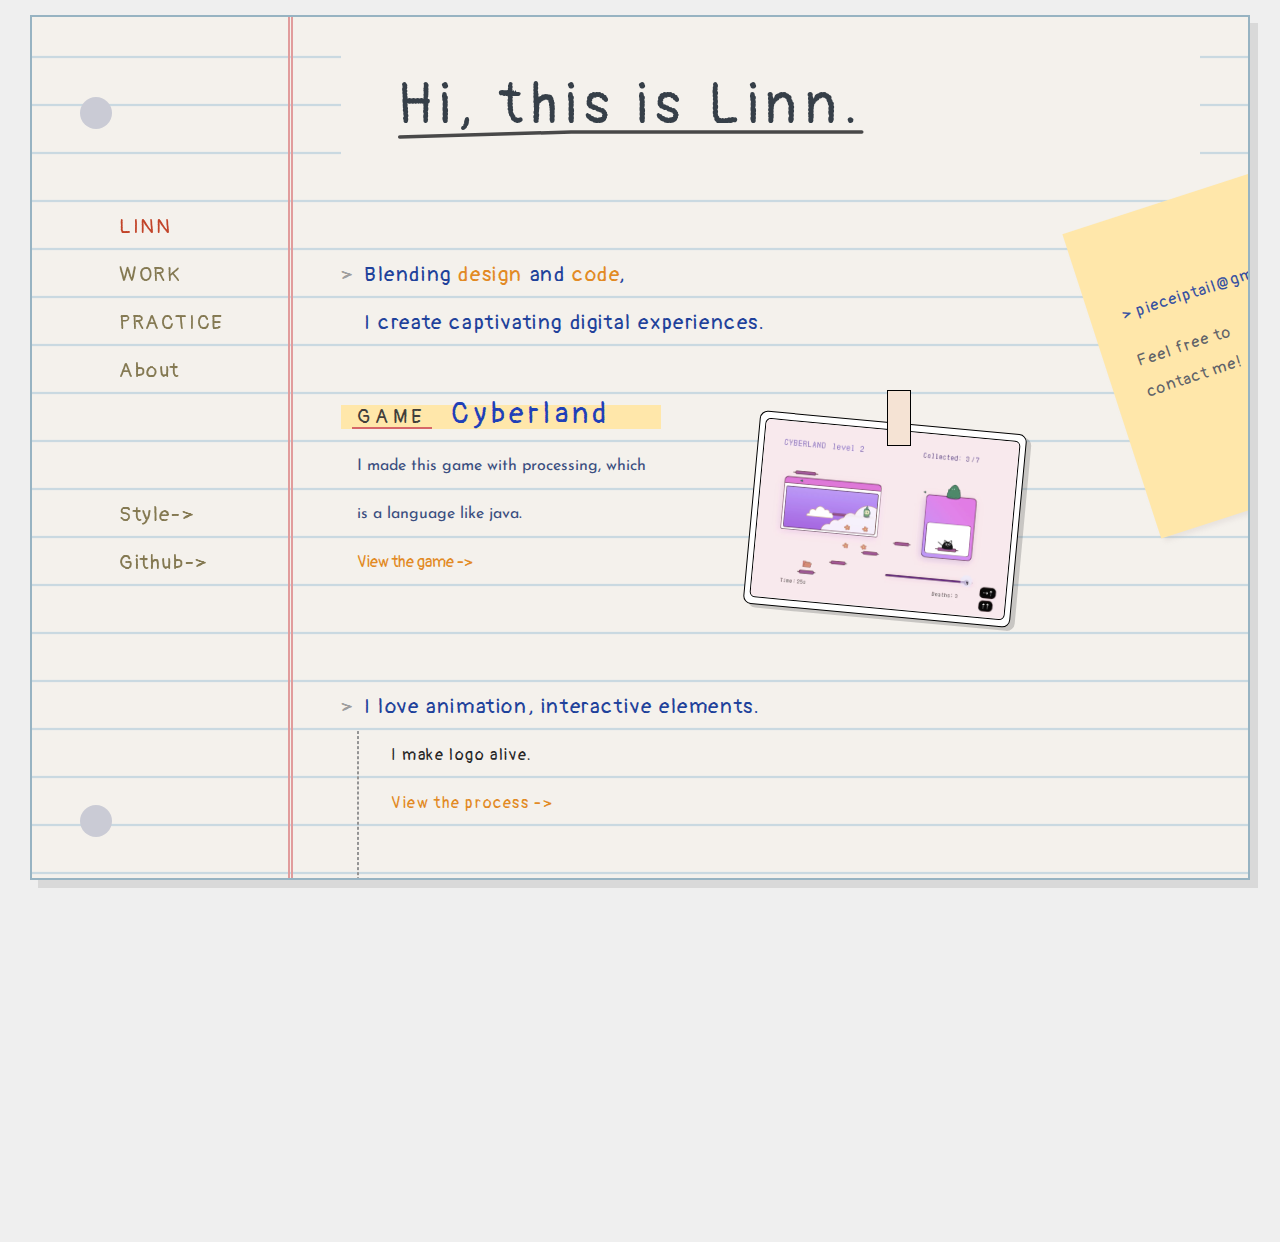
==== index.html @ 22d0fa4f "some process" ====
<!DOCTYPE html>
<html lang="en">

<head>
    <meta charset="UTF-8">
    <meta name="viewport" content="width=device-width, initial-scale=1.0">
    <title>Linn's portfolio</title>

    <link rel="stylesheet" href="./style/style.css">
    <link rel="stylesheet" href="./style/index.css">
    <link rel="stylesheet" href="./style/temp_space.css">

    <link rel="preconnect" href="https://fonts.googleapis.com">
    <link rel="preconnect" href="https://fonts.gstatic.com" crossorigin>
    <link
        href="https://fonts.googleapis.com/css2?family=Josefin+Sans:wght@350&family=Pangolin&family=Special+Elite&display=swap"
        rel="stylesheet">

    <link rel="shortcut icon" href="./asset/images/balloon.png" type="image/png" />
</head>

<body>
    <div class="wrapper-for-bg" id="scrolling-wrapper">
        <header id="header">
            <div class="decoration-dot dot-1"></div>
            <nav id="nav-items" class="hidden">
                <a href="./index.html" class="link-nav current-nav">
                    LINN
                </a>
                <a href="./work.html" class="link-nav">
                    WORK
                </a>
                <a href="./practice.html" class="link-nav">
                    PRACTICE
                </a>
                <a href="./about.html" class="link-nav">
                    About
                </a>
                <br>
                <br>
                <a href="./style_guide.html" class="link-nav">
                    Style->
                </a>
                <a href="https://github.com/dawnhint/p3-portfolio" class="link-nav" target="_blank">
                    Github->
                </a>

            </nav>
            <div class="decoration-dot dot-2"></div>
        </header>
        <main>
            <div id="nav-toggle" class="hidden menu-toggle">Menu</div>
            <div class="title">
                <h1>
                    Hi, this is Linn.
                </h1>
                <span class="title-line">
                    <svg width="467" height="9" viewBox="0 0 467 9" fill="none" xmlns="http://www.w3.org/2000/svg">
                        <path d="M2.7207 7L174.191 2H318.015H464.78" stroke="#484848" stroke-width="3.52941"
                            stroke-linecap="round" />
                    </svg>
                </span>
            </div>
            <!-- <div class="note-small location">
                <div class="decoration-dot"></div>
                <p>
                    I’m from Shanghai, China,<br>
                    currently in Vancouver, Canada.
                </p>
            </div> -->
            <div class="intro">
                <span class="arrow">
                    >
                </span>
                <p class="impo-text">
                    Blending <span>design</span> and <span>code</span>,<br>
                    I create captivating digital experiences.
                </p>
            </div>
            <div class="project">
                <div class="project-text">
                    <div class="project-title">
                        <span class="project-tag">GAME
                            <span class="tag-line"></span>
                        </span>
                        <a href="./project_cyberland.html">
                            <h2>Cyberland</h2>
                        </a>
                        <div class="project-title-highlight"></div>
                    </div>
                    <p class="paragraph">
                        I made this game with processing, which is a language like java. 
                        <br>
                        <a href="./project_cyberland.html" class="text-link">View the game -></a>
                    </p>
                </div>
                <div class="project-photo">
                    <div class="tape"></div>
                    <a href="./project_cyberland.html" class="image-wrapper">
                        <img src="./asset/images/project1_cover.png" alt="The capture Cyberland game">
                    </a>
                </div>
            </div>
            <section class="animation">
                <div class="intro">
                    <span class="arrow">
                        >
                    </span>
                    <p class="impo-text">
                        I love animation, interactive elements.
                    </p>
                </div>
                <div class="row">
                    <!-- <video src="./asset/animations/qiancheng.mp4" autoplay loop  muted></video> -->
                    <img src="./asset/animations/qiancheng.gif" alt="">
                    <div class="row-right">
                        <p class="paragraph-large">I make logo alive.
                            <br>
                            <a href="./project_qiancheng.html" class="text-link">View the process -></a>                        
                        </p>
                        <p class="paragraph">What's this for?  
                            <br><a href="https://www.bilibili.com/video/BV1WX4y1p7Dq/?t=324" target="_blank" class="text-link outside-link">Vos of star 2023.-></a></p>
                    </div>
                </div>
            </section>
            <section class="contact">
                <div class="intro">
                    <span class="arrow">
                        >
                    </span>
                    <p class="impo-text">
                        Contact Me
                    </p>
                </div>
                <p class="paragraph-large">
                    email:
                    <span>pieceiptail@gmail.com</span>
                </p>
                <p class="paragraph-large">
                    wechat:
                    <span>linn_0318</span>
                </p>
            </section>
            <p>
                <br><br>
            </p>   
        </main>
        <div class="note-medium note-contact">
            <p class="note-medium-text heading">
                > pieceiptail@gmail.com
            </p>
            <p class="note-medium-text">
                Feel free to <br>
                contact me!
            </p>
            <p class="contact-note-sign">
                :)
            </p>
        </div>
    </div>
    <!-- left side - header/nav -->

    <script src="./scripts/main.js"></script>
</body>

</html>
---- style/style.css ----
/*** Structure
* 1 Normal settings
* 2 Elements, same order as style guide
* 3 Combined Elements
* 4 General Layout Template, including body, left side navigation and main
 ***/

 /* 1 Normal settings */
* {
    margin: 0;
    padding: 0;
    box-sizing: border-box;
    font-family: 'Pangolin', cursive;
    line-height: 3rem;
}

html {
    scroll-behavior: smooth;
}

p {
    line-height: 3rem;
}

a {
    display: inline-block;
    text-decoration: none;
}

/* 2 Elements */

/* links */
.link-nav {
    display: inline-block;
    letter-spacing: 0.1rem;
    font-size: 1.3rem;
    line-height: 3rem;
    color: #847952;
    white-space: nowrap;
}

.link-nav:active, .link-nav:hover {
    color: #C24429;
}

.current-nav {
    color: #C24429;
}

/* inline link */
.text-link {
    display: inline;
    color: #E28A24;
}

.text-link:focus, .text-link:hover {
    color: #e23124;
    text-decoration: underline;
}


/* headings */
h1 {
    font-size: 3.5rem;
    font-weight: normal;
    color: #363F48;
    letter-spacing: 0.5rem;
    line-height: 5.9rem;
}

h2 {
    color: #1F40B8;
    font-size: 1.8rem;
    letter-spacing: 0.3rem;
    font-weight: normal;
    line-height: 3rem;
}

.h3-title h3 {
    display: inline-block;
}

.arrow {
    color: #9E9E9E;
    font-size: 1.3rem;
    padding-right: 0.75rem;
    line-height: 3rem;
}

h3 {
    font-size: 1.25rem;
    letter-spacing: 0.2rem;
    line-height: 3rem;
    color: #E28A24;
}

/* paragraphs */

.paragraph {
    font-family: 'Josefin Sans', sans-serif;
    line-height: 3rem;
    color: #3A4E80;
}

.paragraph-large {
    line-height: 3rem;
    color: #272727;
    letter-spacing: 0.1rem;
}

.paragraph-large span {
    color: #1F429B;
}

.impo-text {
    color:#1F429B;
    font-size: 1.3rem;
    letter-spacing: 0.1rem;
    font-family: 'Pangolin', cursive;
    line-height: 3rem;
}

.impo-text span {
    color: #E28A24;
}


/* 3 Combined Elements */

/* notes */
/* a small note */
.note-small {
    background-color: #F5E3D4;
    width: 25rem;
    height: 5rem;
    color: #836253;
    position: relative;
}
.note-small p {
    padding: 1.2rem 4rem;
    line-height: 1.4rem;
}
.note-small .decoration-dot {
    width: 1rem;
    height: 1rem;
    background-color: #F4F1EC;
    border-radius: 50%;
    position: absolute;
    top: 2rem;
    left: 1rem;
}

/* a medium note */
.note-medium {
    width: 20rem;
    height: 20rem;
    background: #FFE7AA;
    box-shadow: 3px 4px 4px 0px rgba(198, 188, 188, 0.25);
    padding: 5rem;
}

.note-medium-text {
    font-family: 'Pangolin', cursive;
    line-height: 2rem;
    color: #616369;
    letter-spacing: 0.1rem;
}

/* project element */
.project {
    margin-top: 2.7rem;
    /* margin-left: 2rem; */
    display: flex;
    gap: 7vw ;
    flex-wrap: wrap;
}

.project-title{
    line-height: 3rem;
    position: relative;
}
.project-tag {
    font-size: 1.25rem;
    color: #413E3B;
    letter-spacing: 0.3rem;
    padding-left: 1rem;
    position: relative;
}
.tag-line {
    display: inline-block;
    width: 5rem;
    height: 1.5px;
    background-color: #D66767;
    position: absolute;
    left: 0.7rem;
    bottom: 0;
}

.project-title h2{
    display: inline-block;
    padding-left: 1rem;
}

.project-title-highlight {
    background-color: #FFE7AA;
    width: 100%;
    height: 1.5rem;
    position: absolute;
    bottom: 0.8rem;
    z-index: -3;
}

.project .paragraph {
    width: 20rem;
    padding-left: 1rem;
}

/* project - right side of photo */
.project-photo {
    position: relative;
    transform-origin: top center;
    z-index: 2;
}
.project-photo:hover {
    animation-play-state:paused;
}

@keyframes photo-wave {
    from {
        transform: rotate(-20deg);
    }
    to {
        transform: rotate(10deg);
    }
}

.image-wrapper {
    padding: 0.4rem 0.3rem;
    background-color: #fff;
    border-radius: 0.5rem;
    border: 1px solid black;
    display: flex;
    box-shadow: 0.3rem 0.2rem rgb(100,100,100,0.3);
    transform: translateY(2rem) rotate(5.3deg);
    transition: all 0.5s ease-in-out;
    z-index: 1;
    position: relative;
}
.image-wrapper img {
    width: 16rem;
    border-radius: 0.35rem;
    border: 1px solid black;
}

.image-wrapper:hover {
    transform: scale(1.15);
    box-shadow: 0.8rem -0.4rem rgba(250, 199, 143, 0.8);
    transition: transform 0.5s ease-out, box-shadow 0.6s ease-out;
    z-index: 6;
}

.tape {
    width: 1.5rem;
    height: 3.5rem;
    background-color: #F5E3D4;;
    border: 1px solid #000;
    z-index: 5;
    position: absolute;
    top: 0;
    left: 8.5rem;
}

.row {
    display: flex;
    flex-wrap: wrap;
}

.row .row-right {
    margin-left: 2rem;
}



/* 4 General Layout Template, left side navigation and main */

html{
    background-color: #EFEFEF;
    padding: 20px 30px;
    padding-top: 15px;
    width: 100vw;
    height: 100vh;
    overflow: hidden;
    z-index: -11;
}

body {
    width: 100%;
    height: 100%;
    border: 2px solid #97b3c2;
    background-color: #F4F1EC;
    position: relative;
    box-shadow: 8px 8px #D9D9D9;
    overflow: scroll;
    z-index: -10;
}

@media only screen and (max-width:700px) {
    html {
        padding: 25px 10px;
        padding-top: 15px;
    }
    body {
        box-shadow: 5px 5px #D9D9D9;
    }
}

.wrapper-for-bg {
    background-color: #F4F1EC;
    background-image: url("../asset/images/bg_line.png");
    background-size: 100% 3rem;
    background-repeat: repeat-y;
    background-position-y: 1rem;
    
    position: relative;
    width: 100%;
    height: auto;
    min-height: 100%;
    display: flex;

    z-index: -9;
}

/* left navigation */
header {
    width: 20vw;
    height: 100%;
    position: fixed;
}

nav {
    padding-top: 11.6rem;
    width: 100%;
    padding-left: 10%;
    padding-right: 10%;
    display: flex;
    flex-direction: column;
}

nav .link-nav {
    padding-left: 30%;
}

@media only screen and (max-width:800px) {
    nav .link-nav {
        padding-left: 0.5rem;
    }
}

@media only screen and (max-width:600px) {
    header {
        transition: height 0.5s linear;
    }
    nav {
        padding-left: 0.3rem;
    }
    nav .link-nav {
        padding-left: 0;
    }
}

.menu-toggle {
    display: block;
    text-align: center;
    margin: 0 auto;

    position:fixed;
    left: 0;
    top: 1.035rem;
    width: calc(100% - 24px);
    margin: 0 12px;
    line-height: 2.5rem;
    
    background-color: #F4F1EC;
    border-bottom: solid 2px #C3D5DF;
    z-index: 1000;
}

.wrapper-for-bg {
    overflow-x: hidden;
}

/* for js */
.hidden, #nav-toggle.hidden {
    visibility: hidden;
    display: none;
}

/* when width<700, header has a special layout */
header.mobile-menu {
    width: 80%;
    height: 90%;
    /* set background */
    background-color: #F4F1EC;
    background-image: url("../asset/images/bg_line.png");
    background-size: 100% 3rem;
    background-repeat: repeat-y;
    background-position-y: 1rem;
    z-index: 995;
    transition: width 0.5s ease-out, box-shadow 0.5s ease-out;
    border-right: solid 2px #939ebe;
    border-bottom: solid 2px #939ebe;
    box-shadow: 5px 7px 4px 0px rgba(198, 188, 188, 0.5);
    
}
header.mobile-menu .link-nav {
    padding-left: 30%;
}

/* decoration dot on left side */
.decoration-dot {
    width: 2rem;
    height: 2rem;
    background-color: #cacbd5;
    border-radius: 50%;
    position: absolute;
    left: 3rem;
}

.dot-1 {
    top: 5rem;
}

.dot-2 {
    bottom: 5rem;
}

/* right side - main content  */
main {
    width: 80%;
    min-height: 100%;
    margin-left: 20vw;
    margin-right: 0;
    border-left: 5px double #E19C9C;
    padding-left: 3rem;
    padding-right: 3rem;
    overflow-x: hidden;
}

@media only screen and (max-width:700px) {
    header {
        height: 0;
    }
    .decoration-dot {
        display: none;
    }
    main {
        margin-left: 0;
        width: 100vw;
        border-left: none;
        padding-left: 1.5rem;
        padding-right: 1.5rem;
    }
}

main > h1 {
    margin-top: 2rem;
    margin-bottom: 0.7rem;
    padding-left: 2rem;
    background-color: #F4F1EC;
}

/* h1 Combined with decoration line */
.title {
    padding-top: 3rem;
    margin-top: 0.3rem;
    padding-left: 3.5rem;
    margin-left: 0;
    background-color: #F4F1EC;
    z-index: 10;
    /* border: solid 4px #731E00; */
}

.title h1 {
    line-height: 4.5rem;
}

.title .title-line {
    display: inline-block;
    position: relative;
    top: -2rem;
}

@media only screen and (max-width:600px) {
    .title .title-line{
        display: block;
        width: 80vw;
        left: -4rem;
        overflow: hidden;
    }
}

.intro {
    display: flex;
}
---- style/index.css ----
/* intro part */
.intro {
    /* margin-left: 3rem; */
    margin-top: 3.8rem;
}

@media only screen and (max-width:600px) {
    .intro {
        margin-top: 2.3rem;
    }
}

/* project */
.project-photo {
    animation: photo-wave 1.5s  ease-in-out infinite alternate ;
}

/* location note */
.location {
    transform: rotate(9deg);
    scale: 0.9;
    position: absolute;
    right: 20%;
    top: 7.2rem;
    z-index: -5;
}

.location .decoration-dot {
    left: 21rem;
}

@media only screen and (max-width:600px) {
    .location {
        top: 0;
        right: 3rem;
        width: 20rem;
        transition: all 0.5s ease-in;
    }
    .location p {
        padding: 1rem 2rem 2rem 4rem;
    }
}

/* contact note */
.note-contact {
    position: absolute;
    padding-left: 2rem;
    padding-top: 5rem;
    top: 10rem;
    right: -11rem;
    transform: rotate(-18deg);
    transition: all 0.5s ease-in-out;
}

.note-contact:hover, .note-contact:active {
    right: -5rem;
    transform: rotate(-20deg);
    transition: all 0.3s ease-out;
}

.note-contact .heading {
    color:#3751a1;
}

.note-contact p {
    padding-bottom: 1rem;
}

@media only screen and (max-width:800px) {
    .note-contact {
        z-index: -2;
        transition: all 1s ease-out;
    }
}

@media only screen and (max-width:700px) {
    .note-contact {
        transform: scale(0) rotate(-18deg);
        transition: all 1s ease-out;
    }
}

.contact-note-sign {
    font-family: 'Pangolin', cursive;
    line-height: 2rem;
    color: #C65050;
    letter-spacing: 0.1rem;
    position:absolute;
    right: 8rem;
    bottom: 8rem;
}

/* animation section */
.animation .intro {
    margin-top: 6rem;
}

.animation video, .animation img {
    height: 14.99rem;
    width: auto;
    display: inline-block;
    border: dashed 1px #949494;
    border-radius: 0.1rem;
    margin-left: 1rem;
}
@media only screen and (max-width:600px) {
    .animation video, .animation img {
        height: 9rem;
    }
    .animation .intro {
        margin-top: 4.1rem;
    }
}


.animation .row-right {
    display: flex;
    flex-direction: column;
    justify-content: space-between;
}

.animation .outside-link {
    font-family: 'Josefin Sans', sans-serif;
}

.contact .intro{
    margin-top: 3rem;
}
---- style/temp_space.css ----
/* temporary working space */
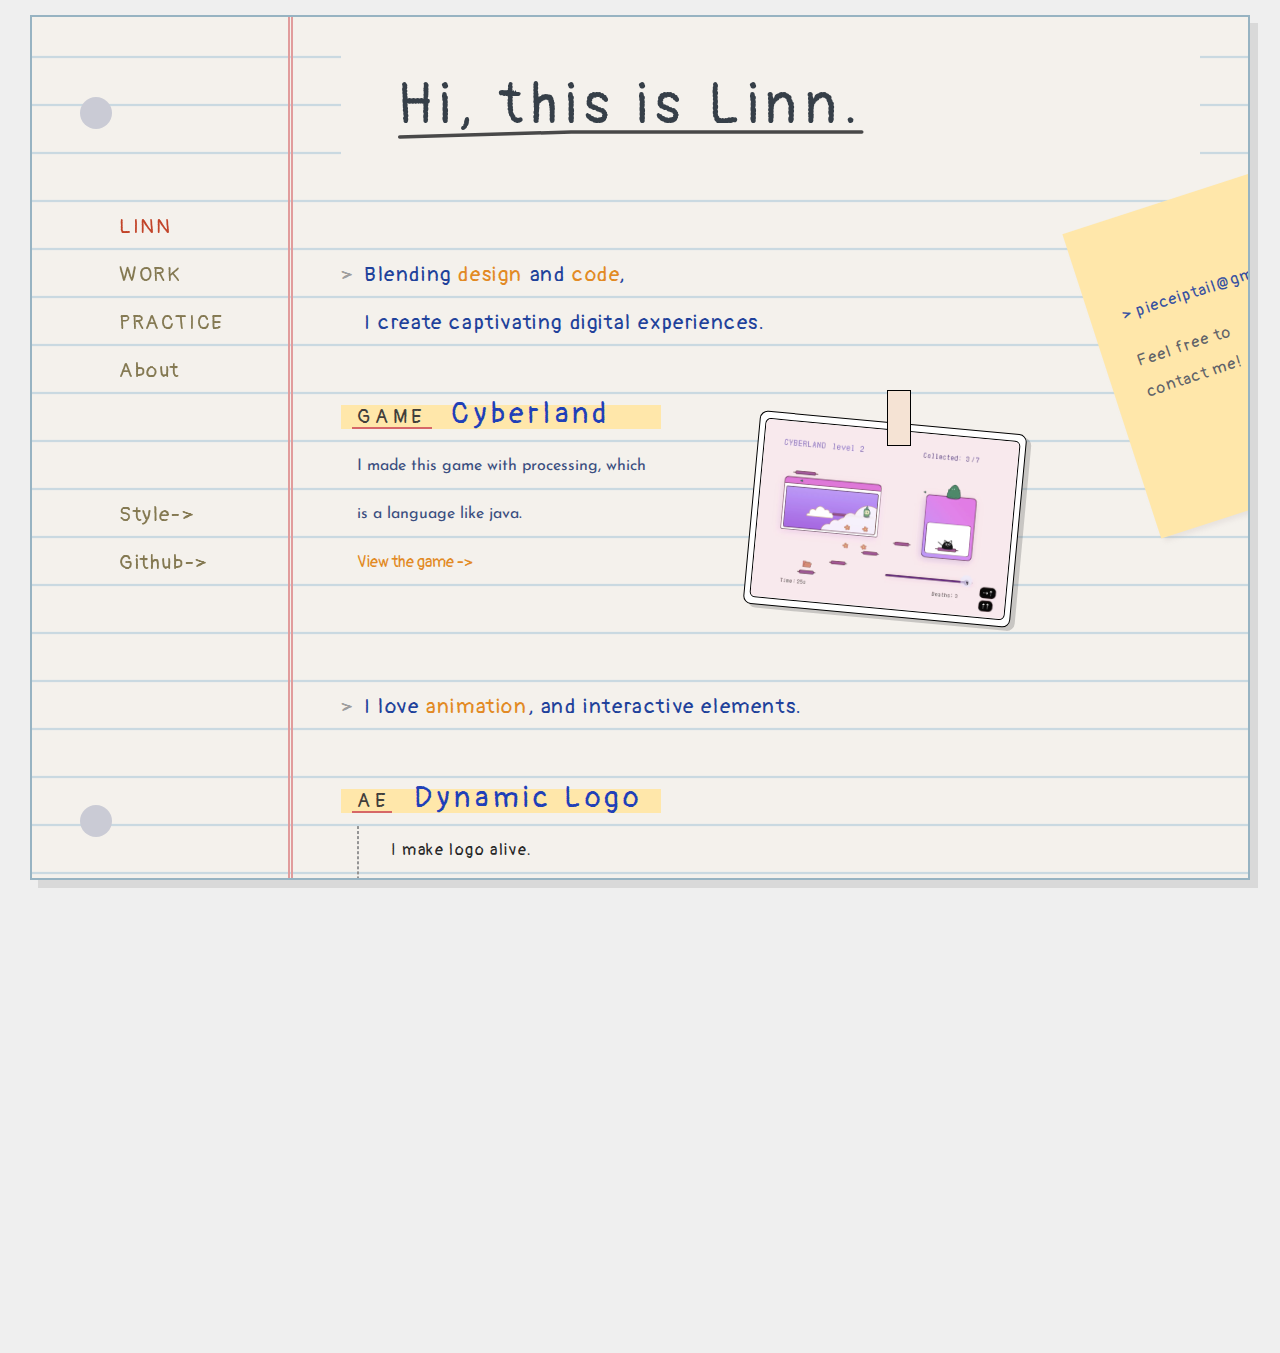
==== commit b2b085c6: "fulfill content in project 1" ====
--- a/index.html
+++ b/index.html
@@ -7,8 +7,8 @@
     <title>Linn's portfolio</title>
 
     <link rel="stylesheet" href="./style/style.css">
+    <link rel="stylesheet" href="./style/layout.css">
     <link rel="stylesheet" href="./style/index.css">
-    <link rel="stylesheet" href="./style/temp_space.css">
 
     <link rel="preconnect" href="https://fonts.googleapis.com">
     <link rel="preconnect" href="https://fonts.gstatic.com" crossorigin>
@@ -107,21 +107,31 @@
                         >
                     </span>
                     <p class="impo-text">
-                        I love animation, interactive elements.
+                        I love <span>animation</span>, and interactive elements.
                     </p>
                 </div>
-                <div class="row">
-                    <!-- <video src="./asset/animations/qiancheng.mp4" autoplay loop  muted></video> -->
-                    <img src="./asset/animations/qiancheng.gif" alt="">
-                    <div class="row-right">
-                        <p class="paragraph-large">I make logo alive.
-                            <br>
-                            <a href="./project_qiancheng.html" class="text-link">View the process -></a>                        
-                        </p>
-                        <p class="paragraph">What's this for?  
-                            <br><a href="https://www.bilibili.com/video/BV1WX4y1p7Dq/?t=324" target="_blank" class="text-link outside-link">Vos of star 2023.-></a></p>
+                <div class="animation-project">
+                    <div class="project-title">
+                        <a href="./project_qiancheng.html">
+                            <span class="project-tag">AE
+                                <span class="tag-line"></span>
+                            </span>
+                            <h2>Dynamic Logo</h2>
+                        </a>
+                        <div class="project-title-highlight"></div>
+                    </div>       
+                    <div class="row">
+                        <img src="./asset/animations/qiancheng.gif" alt="">
+                        <div class="row-right">
+                            <p class="paragraph-large">I make logo alive.
+                                <br>
+                                <a href="./project_qiancheng.html" class="text-link">View the process -></a>                        
+                            </p>
+                            <p class="paragraph">What's this for?  
+                                <br><a href="https://www.bilibili.com/video/BV1WX4y1p7Dq/?t=324" target="_blank" class="text-link outside-link">Vos of star 2023.-></a></p>
+                        </div>
                     </div>
-                </div>
+                </div>     
             </section>
             <section class="contact">
                 <div class="intro">
@@ -141,9 +151,8 @@
                     <span>linn_0318</span>
                 </p>
             </section>
-            <p>
-                <br><br>
-            </p>   
+            <div class="bottom-empty-area">
+            </div>
         </main>
         <div class="note-medium note-contact">
             <p class="note-medium-text heading">
--- a/style/style.css
+++ b/style/style.css
@@ -2,7 +2,6 @@
 * 1 Normal settings
 * 2 Elements, same order as style guide
 * 3 Combined Elements
-* 4 General Layout Template, including body, left side navigation and main
  ***/
 
  /* 1 Normal settings */
@@ -14,7 +13,7 @@
     line-height: 3rem;
 }
 
-html {
+html body {
     scroll-behavior: smooth;
 }
 
@@ -278,229 +277,3 @@
 .row .row-right {
     margin-left: 2rem;
 }
-
-
-
-/* 4 General Layout Template, left side navigation and main */
-
-html{
-    background-color: #EFEFEF;
-    padding: 20px 30px;
-    padding-top: 15px;
-    width: 100vw;
-    height: 100vh;
-    overflow: hidden;
-    z-index: -11;
-}
-
-body {
-    width: 100%;
-    height: 100%;
-    border: 2px solid #97b3c2;
-    background-color: #F4F1EC;
-    position: relative;
-    box-shadow: 8px 8px #D9D9D9;
-    overflow: scroll;
-    z-index: -10;
-}
-
-@media only screen and (max-width:700px) {
-    html {
-        padding: 25px 10px;
-        padding-top: 15px;
-    }
-    body {
-        box-shadow: 5px 5px #D9D9D9;
-    }
-}
-
-.wrapper-for-bg {
-    background-color: #F4F1EC;
-    background-image: url("../asset/images/bg_line.png");
-    background-size: 100% 3rem;
-    background-repeat: repeat-y;
-    background-position-y: 1rem;
-    
-    position: relative;
-    width: 100%;
-    height: auto;
-    min-height: 100%;
-    display: flex;
-
-    z-index: -9;
-}
-
-/* left navigation */
-header {
-    width: 20vw;
-    height: 100%;
-    position: fixed;
-}
-
-nav {
-    padding-top: 11.6rem;
-    width: 100%;
-    padding-left: 10%;
-    padding-right: 10%;
-    display: flex;
-    flex-direction: column;
-}
-
-nav .link-nav {
-    padding-left: 30%;
-}
-
-@media only screen and (max-width:800px) {
-    nav .link-nav {
-        padding-left: 0.5rem;
-    }
-}
-
-@media only screen and (max-width:600px) {
-    header {
-        transition: height 0.5s linear;
-    }
-    nav {
-        padding-left: 0.3rem;
-    }
-    nav .link-nav {
-        padding-left: 0;
-    }
-}
-
-.menu-toggle {
-    display: block;
-    text-align: center;
-    margin: 0 auto;
-
-    position:fixed;
-    left: 0;
-    top: 1.035rem;
-    width: calc(100% - 24px);
-    margin: 0 12px;
-    line-height: 2.5rem;
-    
-    background-color: #F4F1EC;
-    border-bottom: solid 2px #C3D5DF;
-    z-index: 1000;
-}
-
-.wrapper-for-bg {
-    overflow-x: hidden;
-}
-
-/* for js */
-.hidden, #nav-toggle.hidden {
-    visibility: hidden;
-    display: none;
-}
-
-/* when width<700, header has a special layout */
-header.mobile-menu {
-    width: 80%;
-    height: 90%;
-    /* set background */
-    background-color: #F4F1EC;
-    background-image: url("../asset/images/bg_line.png");
-    background-size: 100% 3rem;
-    background-repeat: repeat-y;
-    background-position-y: 1rem;
-    z-index: 995;
-    transition: width 0.5s ease-out, box-shadow 0.5s ease-out;
-    border-right: solid 2px #939ebe;
-    border-bottom: solid 2px #939ebe;
-    box-shadow: 5px 7px 4px 0px rgba(198, 188, 188, 0.5);
-    
-}
-header.mobile-menu .link-nav {
-    padding-left: 30%;
-}
-
-/* decoration dot on left side */
-.decoration-dot {
-    width: 2rem;
-    height: 2rem;
-    background-color: #cacbd5;
-    border-radius: 50%;
-    position: absolute;
-    left: 3rem;
-}
-
-.dot-1 {
-    top: 5rem;
-}
-
-.dot-2 {
-    bottom: 5rem;
-}
-
-/* right side - main content  */
-main {
-    width: 80%;
-    min-height: 100%;
-    margin-left: 20vw;
-    margin-right: 0;
-    border-left: 5px double #E19C9C;
-    padding-left: 3rem;
-    padding-right: 3rem;
-    overflow-x: hidden;
-}
-
-@media only screen and (max-width:700px) {
-    header {
-        height: 0;
-    }
-    .decoration-dot {
-        display: none;
-    }
-    main {
-        margin-left: 0;
-        width: 100vw;
-        border-left: none;
-        padding-left: 1.5rem;
-        padding-right: 1.5rem;
-    }
-}
-
-main > h1 {
-    margin-top: 2rem;
-    margin-bottom: 0.7rem;
-    padding-left: 2rem;
-    background-color: #F4F1EC;
-}
-
-/* h1 Combined with decoration line */
-.title {
-    padding-top: 3rem;
-    margin-top: 0.3rem;
-    padding-left: 3.5rem;
-    margin-left: 0;
-    background-color: #F4F1EC;
-    z-index: 10;
-    /* border: solid 4px #731E00; */
-}
-
-.title h1 {
-    line-height: 4.5rem;
-}
-
-.title .title-line {
-    display: inline-block;
-    position: relative;
-    top: -2rem;
-}
-
-@media only screen and (max-width:600px) {
-    .title .title-line{
-        display: block;
-        width: 80vw;
-        left: -4rem;
-        overflow: hidden;
-    }
-}
-
-.intro {
-    display: flex;
-}
-
-
--- a/style/layout.css
+++ b/style/layout.css
@@ -0,0 +1,230 @@
+/***
+* 4 General Layout Template, including body, left side navigation and main
+***/
+
+html{
+    background-color: #EFEFEF;
+    padding: 20px 30px;
+    padding-top: 15px;
+    width: 100vw;
+    height: 100vh;
+    overflow: hidden;
+    z-index: -11;
+}
+
+body {
+    width: 100%;
+    height: 100%;
+    border: 2px solid #97b3c2;
+    background-color: #F4F1EC;
+    position: relative;
+    box-shadow: 8px 8px #D9D9D9;
+    overflow: scroll;
+    z-index: -10;
+}
+
+@media only screen and (max-width:700px) {
+    html {
+        padding: 25px 10px;
+        padding-top: 15px;
+    }
+    body {
+        box-shadow: 5px 5px #D9D9D9;
+    }
+}
+
+.wrapper-for-bg {
+    background-color: #F4F1EC;
+    background-image: url("../asset/images/bg_line.png");
+    background-size: 100% 3rem;
+    background-repeat: repeat-y;
+    background-position-y: 1rem;
+    
+    position: relative;
+    width: 100%;
+    height: auto;
+    min-height: 100%;
+    display: flex;
+
+    z-index: -9;
+}
+
+/* left navigation */
+header {
+    width: 20vw;
+    height: 100%;
+    position: fixed;
+}
+
+nav {
+    padding-top: 11.6rem;
+    width: 100%;
+    padding-left: 10%;
+    padding-right: 10%;
+    display: flex;
+    flex-direction: column;
+}
+
+nav .link-nav {
+    padding-left: 30%;
+}
+
+@media only screen and (max-width:800px) {
+    nav .link-nav {
+        padding-left: 0.5rem;
+    }
+}
+
+@media only screen and (max-width:600px) {
+    header {
+        transition: height 0.5s linear;
+    }
+    nav {
+        padding-left: 0.3rem;
+    }
+    nav .link-nav {
+        padding-left: 0;
+    }
+}
+
+.menu-toggle {
+    display: block;
+    text-align: center;
+    margin: 0 auto;
+
+    position:fixed;
+    left: 0;
+    top: 1.035rem;
+    width: calc(100% - 24px);
+    margin: 0 12px;
+    line-height: 2.5rem;
+    
+    background-color: #F4F1EC;
+    border-bottom: solid 2px #C3D5DF;
+    z-index: 1000;
+}
+
+.wrapper-for-bg {
+    overflow-x: hidden;
+}
+
+/* for js */
+.hidden, #nav-toggle.hidden {
+    visibility: hidden;
+    display: none;
+}
+
+/* when width<700, header has a special layout */
+header.mobile-menu {
+    width: 80%;
+    height: 90%;
+    /* set background */
+    background-color: #F4F1EC;
+    background-image: url("../asset/images/bg_line.png");
+    background-size: 100% 3rem;
+    background-repeat: repeat-y;
+    background-position-y: 1rem;
+    z-index: 995;
+    transition: width 0.5s ease-out, box-shadow 0.5s ease-out;
+    border-right: solid 2px #939ebe;
+    border-bottom: solid 2px #939ebe;
+    box-shadow: 5px 7px 4px 0px rgba(198, 188, 188, 0.5);
+    
+}
+header.mobile-menu .link-nav {
+    padding-left: 30%;
+}
+
+/* decoration dot on left side */
+.decoration-dot {
+    width: 2rem;
+    height: 2rem;
+    background-color: #cacbd5;
+    border-radius: 50%;
+    position: absolute;
+    left: 3rem;
+}
+
+.dot-1 {
+    top: 5rem;
+}
+
+.dot-2 {
+    bottom: 5rem;
+}
+
+/* right side - main content  */
+main {
+    width: 80%;
+    min-height: 100%;
+    margin-left: 20vw;
+    margin-right: 0;
+    border-left: 5px double #E19C9C;
+    padding-left: 3rem;
+    padding-right: 3rem;
+    overflow-x: hidden;
+}
+
+@media only screen and (max-width:700px) {
+    header {
+        height: 0;
+    }
+    .decoration-dot {
+        display: none;
+    }
+    main {
+        margin-left: 0;
+        width: 100vw;
+        border-left: none;
+        padding-left: 1.5rem;
+        padding-right: 1.5rem;
+    }
+}
+
+main > h1 {
+    margin-top: 1.8rem;
+    margin-bottom: 0.8rem;
+    padding-left: 2rem;
+    background-color: #F4F1EC;
+}
+
+/* h1 Combined with decoration line */
+.title {
+    padding-top: 3rem;
+    margin-top: 0.3rem;
+    padding-left: 3.5rem;
+    margin-left: 0;
+    background-color: #F4F1EC;
+    z-index: 10;
+    /* border: solid 4px #731E00; */
+}
+
+.title h1 {
+    line-height: 4.5rem;
+}
+
+.title .title-line {
+    display: inline-block;
+    position: relative;
+    top: -2rem;
+}
+
+@media only screen and (max-width:600px) {
+    .title .title-line{
+        display: block;
+        width: 80vw;
+        left: -4rem;
+        overflow: hidden;
+    }
+}
+
+.intro {
+    display: flex;
+}
+
+
+/* bottom height shape*/
+.bottom-empty-area {
+    width: 100%;
+    height: 7rem;
+}--- a/style/index.css
+++ b/style/index.css
@@ -40,6 +40,57 @@
         padding: 1rem 2rem 2rem 4rem;
     }
 }
+
+/* animation section */
+.animation .intro {
+    margin-top: 6rem;
+}
+
+.animation .animation-project {
+    margin-top: 2.7rem;
+}
+.animation .tag-line {
+    width: 2.5rem;
+}
+
+.animation .project-title-highlight {
+    width: 20rem;
+}
+
+.animation video, .animation img {
+    height: 14.98rem;
+    width: auto;
+    display: inline-block;
+    border: dashed 1px #949494;
+    border-radius: 0.1rem;
+    margin-left: 1rem;
+}
+@media only screen and (max-width:600px) {
+    .animation video, .animation img {
+        height: 9rem;
+    }
+    .animation .intro {
+        margin-top: 4.1rem;
+    }
+}
+
+
+.animation .row-right {
+    display: flex;
+    flex-direction: column;
+    justify-content: space-between;
+}
+
+.animation .outside-link {
+    font-family: 'Josefin Sans', sans-serif;
+}
+
+/* contact section */
+.contact .intro{
+    margin-top: 3rem;
+}
+
+
 
 /* contact note */
 .note-contact {
@@ -88,41 +139,4 @@
     position:absolute;
     right: 8rem;
     bottom: 8rem;
-}
-
-/* animation section */
-.animation .intro {
-    margin-top: 6rem;
-}
-
-.animation video, .animation img {
-    height: 14.99rem;
-    width: auto;
-    display: inline-block;
-    border: dashed 1px #949494;
-    border-radius: 0.1rem;
-    margin-left: 1rem;
-}
-@media only screen and (max-width:600px) {
-    .animation video, .animation img {
-        height: 9rem;
-    }
-    .animation .intro {
-        margin-top: 4.1rem;
-    }
-}
-
-
-.animation .row-right {
-    display: flex;
-    flex-direction: column;
-    justify-content: space-between;
-}
-
-.animation .outside-link {
-    font-family: 'Josefin Sans', sans-serif;
-}
-
-.contact .intro{
-    margin-top: 3rem;
 }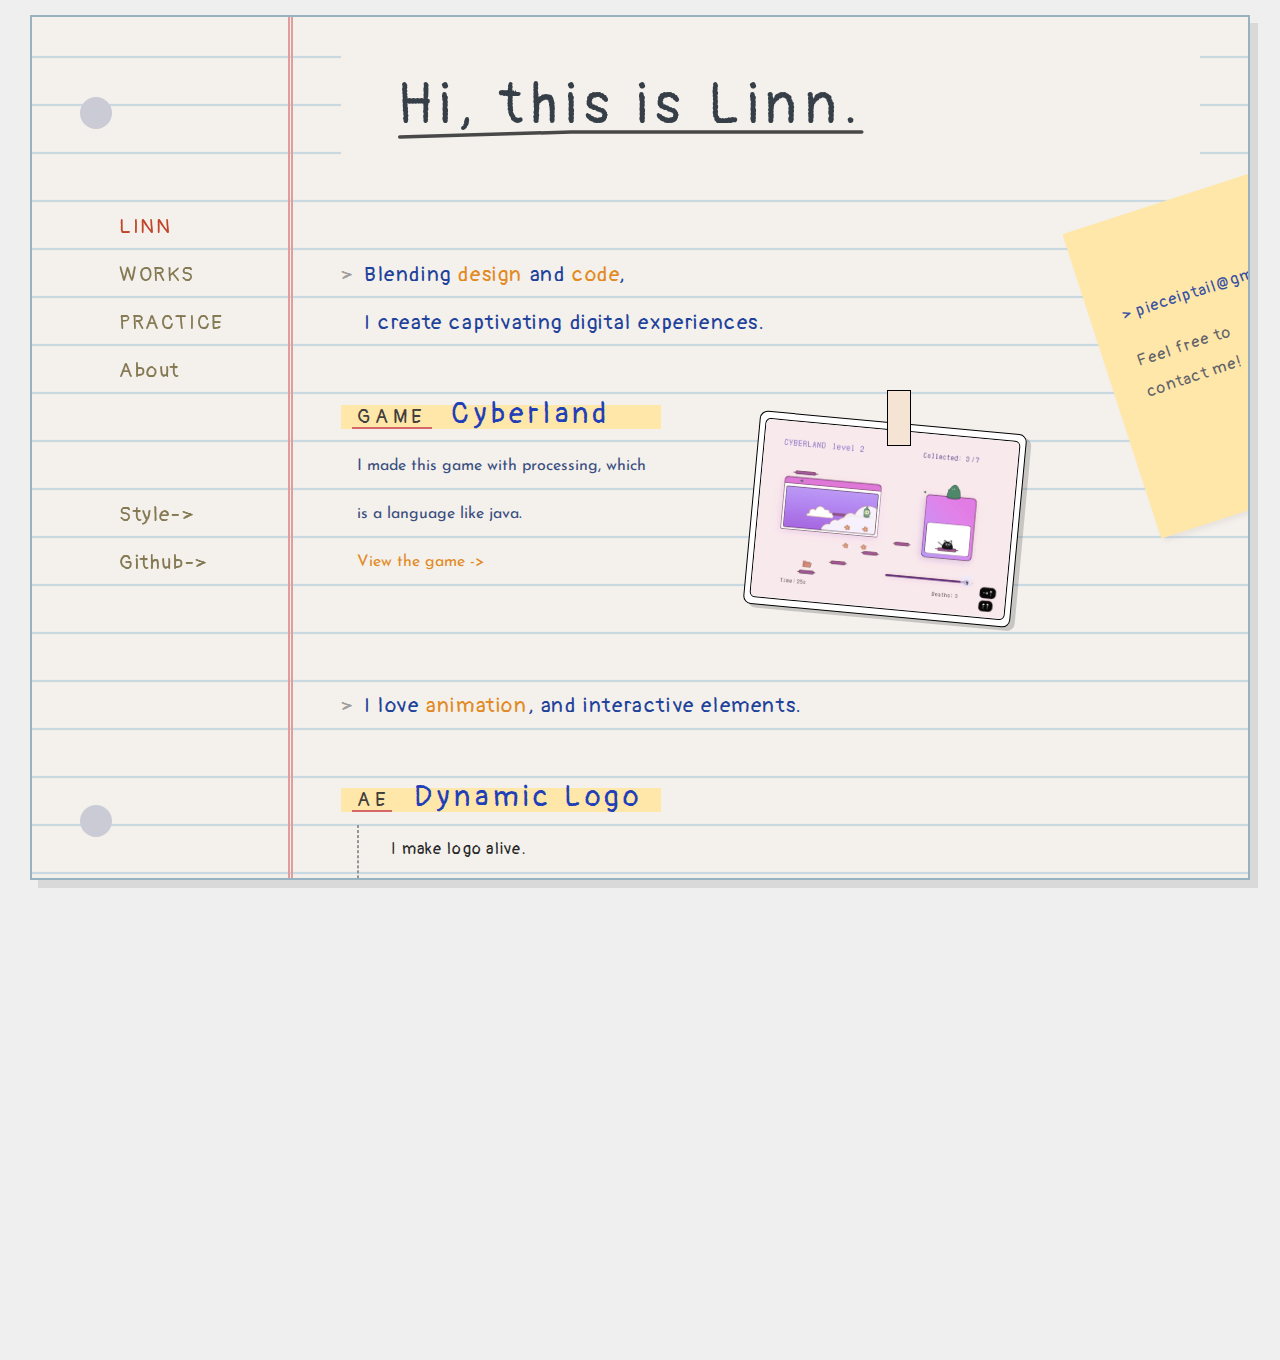
==== commit 4bc554f6: "update about me page" ====
--- a/index.html
+++ b/index.html
@@ -28,7 +28,7 @@
                     LINN
                 </a>
                 <a href="./work.html" class="link-nav">
-                    WORK
+                    WORKS
                 </a>
                 <a href="./practice.html" class="link-nav">
                     PRACTICE
--- a/style/style.css
+++ b/style/style.css
@@ -50,6 +50,7 @@
 .text-link {
     display: inline;
     color: #E28A24;
+    font-family: inherit;
 }
 
 .text-link:focus, .text-link:hover {
@@ -104,7 +105,7 @@
 .paragraph-large {
     line-height: 3rem;
     color: #272727;
-    letter-spacing: 0.1rem;
+    letter-spacing: 0.08rem;
 }
 
 .paragraph-large span {
@@ -136,6 +137,7 @@
     position: relative;
 }
 .note-small p {
+    font-family: 'Josefin Sans', sans-serif;
     padding: 1.2rem 4rem;
     line-height: 1.4rem;
 }
--- a/style/layout.css
+++ b/style/layout.css
@@ -25,7 +25,7 @@
 
 @media only screen and (max-width:700px) {
     html {
-        padding: 25px 10px;
+        padding: 3rem 10px;
         padding-top: 15px;
     }
     body {
@@ -102,6 +102,11 @@
     background-color: #F4F1EC;
     border-bottom: solid 2px #C3D5DF;
     z-index: 1000;
+
+    /* style */
+    font-size: 1.3rem;
+    letter-spacing: 0.2rem;
+    color:#b7854c;
 }
 
 .wrapper-for-bg {
@@ -188,6 +193,15 @@
     background-color: #F4F1EC;
 }
 
+@media only screen and (max-width:700px) {
+    main > h1 {
+        margin-top: 3.8rem;
+        margin-bottom: 1.8rem;
+        padding-left: 2rem;
+        background-color: #F4F1EC;
+    }
+}
+
 /* h1 Combined with decoration line */
 .title {
     padding-top: 3rem;
@@ -198,7 +212,17 @@
     z-index: 10;
     /* border: solid 4px #731E00; */
 }
-
+@media only screen and (max-width:700px) {
+    .title {
+        padding-top: 4rem;
+        margin-top: 2.3rem;
+        padding-left: 3.5rem;
+        margin-left: 0;
+        background-color: #F4F1EC;
+        z-index: 10;
+        /* border: solid 4px #731E00; */
+    }
+}
 .title h1 {
     line-height: 4.5rem;
 }
@@ -222,9 +246,8 @@
     display: flex;
 }
 
-
 /* bottom height shape*/
 .bottom-empty-area {
     width: 100%;
-    height: 7rem;
+    height: 7.5rem;
 }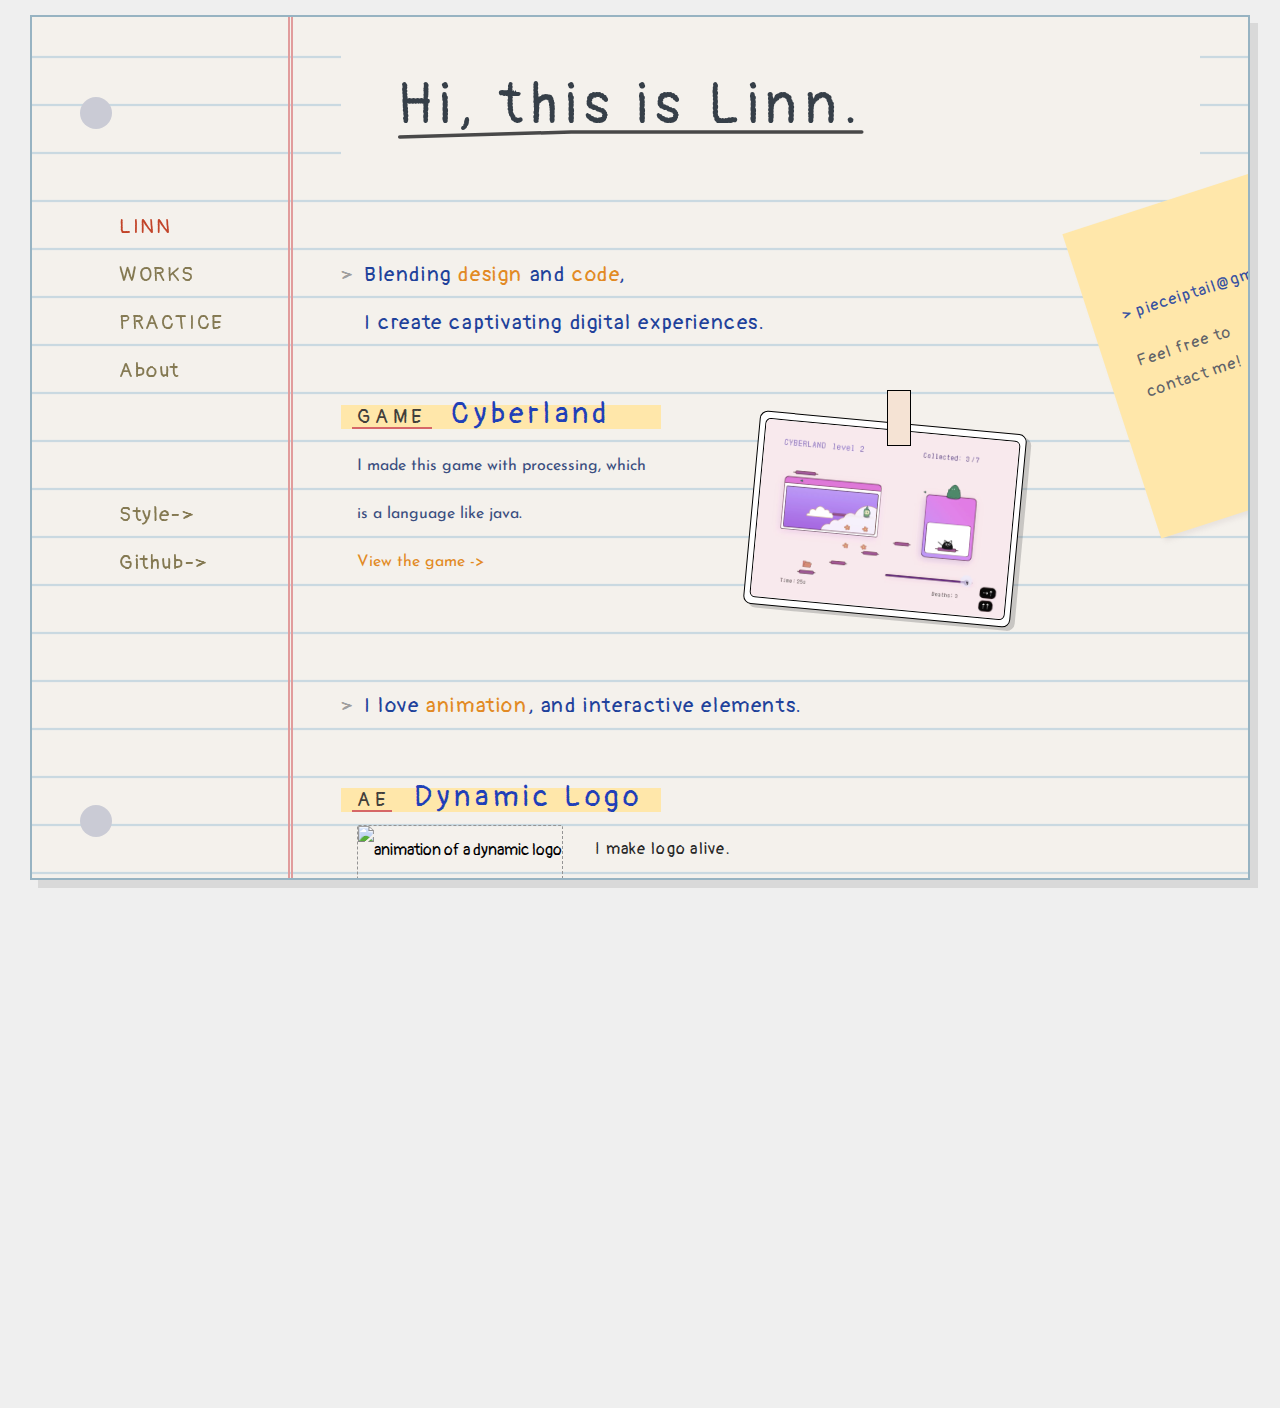
==== commit 0a276906: "fix a few bugs" ====
--- a/index.html
+++ b/index.html
@@ -121,7 +121,7 @@
                         <div class="project-title-highlight"></div>
                     </div>       
                     <div class="row">
-                        <img src="./asset/animations/qiancheng.gif" alt="">
+                        <img src="./asset/animations/qiancheng.gif" alt="animation of a dynamic logo">
                         <div class="row-right">
                             <p class="paragraph-large">I make logo alive.
                                 <br>
@@ -150,6 +150,9 @@
                     wechat:
                     <span>linn_0318</span>
                 </p>
+                <p class="paragraph-large">
+                    <a href="./about.html" class="text-link">more about me -></a>
+                </p>
             </section>
             <div class="bottom-empty-area">
             </div>
--- a/style/index.css
+++ b/style/index.css
@@ -67,10 +67,15 @@
 }
 @media only screen and (max-width:600px) {
     .animation video, .animation img {
-        height: 9rem;
+        height: 12rem;
     }
     .animation .intro {
         margin-top: 4.1rem;
+    }
+}
+@media only screen and (max-width:450px) {
+    .animation video, .animation img {
+        height: 9rem;
     }
 }
 
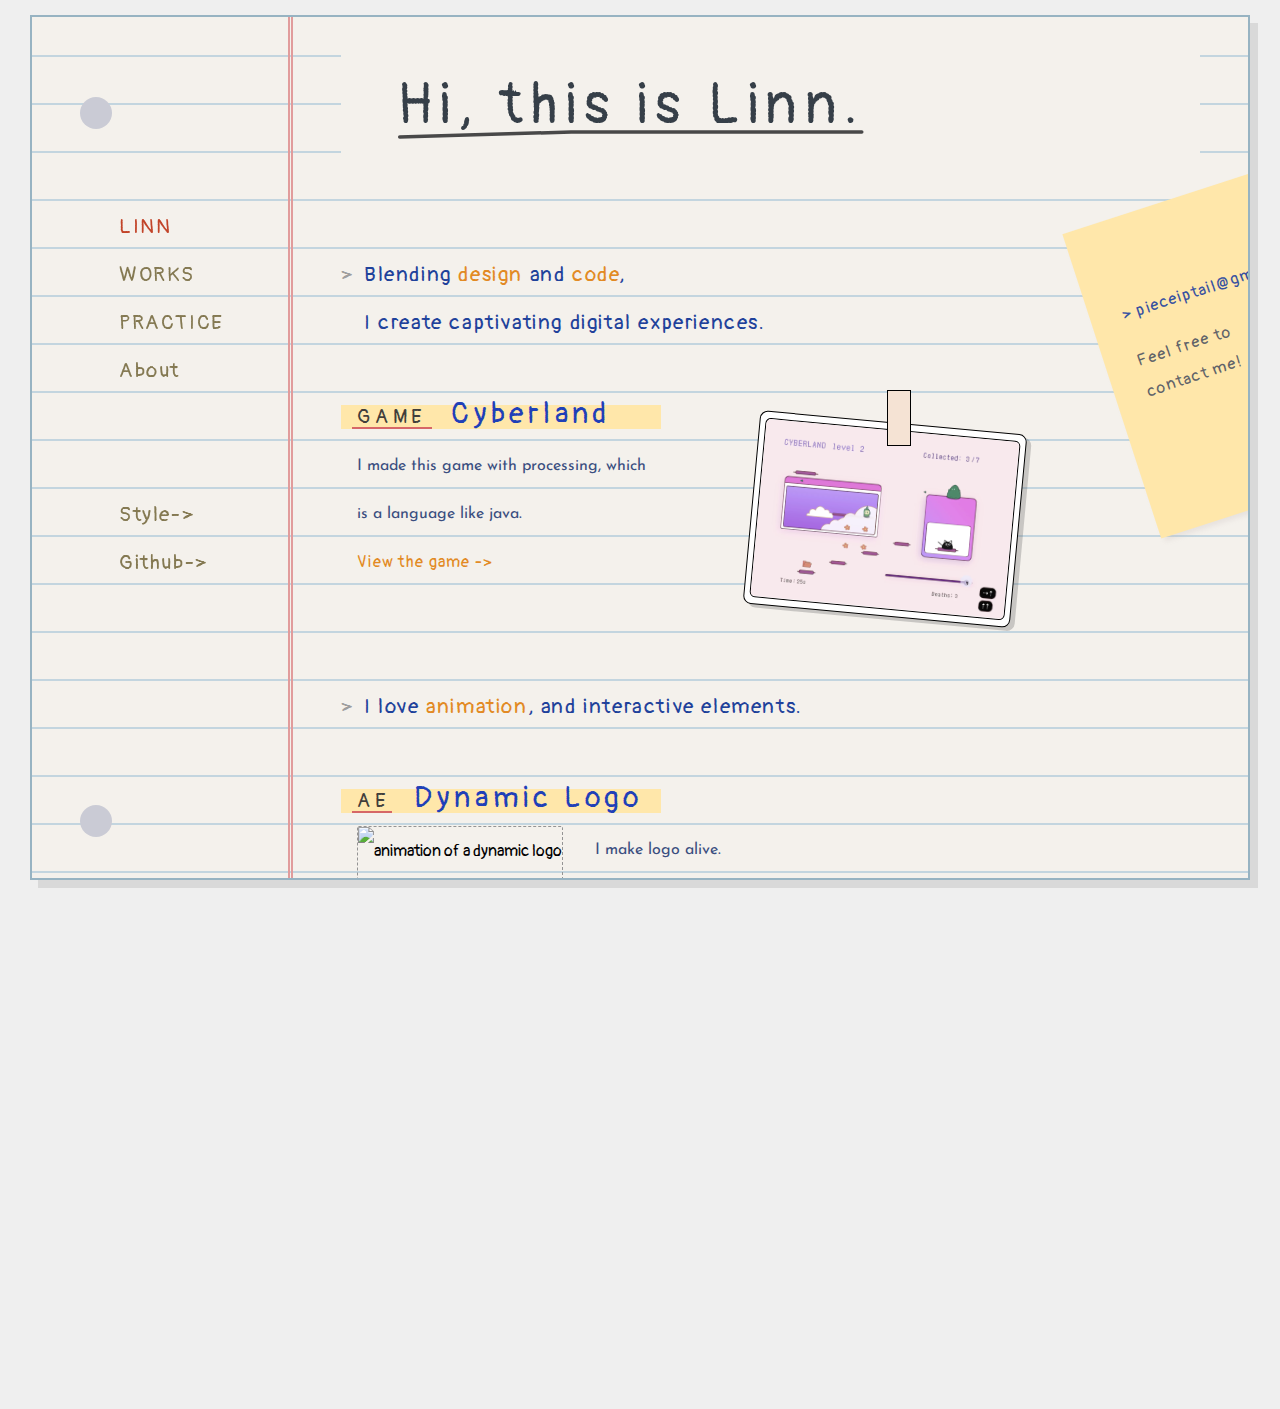
==== commit 3b68b830: "accomplish project 2 page" ====
--- a/index.html
+++ b/index.html
@@ -91,7 +91,9 @@
                     <p class="paragraph">
                         I made this game with processing, which is a language like java. 
                         <br>
+                        <span class="paragraph-large">
                         <a href="./project_cyberland.html" class="text-link">View the game -></a>
+                        </span>
                     </p>
                 </div>
                 <div class="project-photo">
@@ -123,12 +125,13 @@
                     <div class="row">
                         <img src="./asset/animations/qiancheng.gif" alt="animation of a dynamic logo">
                         <div class="row-right">
-                            <p class="paragraph-large">I make logo alive.
+                            <p class="paragraph">
+                                I make logo alive. 
                                 <br>
-                                <a href="./project_qiancheng.html" class="text-link">View the process -></a>                        
+                                <span class="paragraph-large">
+                                    <a href="./project_qiancheng.html" class="text-link">View the process -></a> 
+                                </span>                       
                             </p>
-                            <p class="paragraph">What's this for?  
-                                <br><a href="https://www.bilibili.com/video/BV1WX4y1p7Dq/?t=324" target="_blank" class="text-link outside-link">Vos of star 2023.-></a></p>
                         </div>
                     </div>
                 </div>     
--- a/style/layout.css
+++ b/style/layout.css
@@ -35,10 +35,16 @@
 
 .wrapper-for-bg {
     background-color: #F4F1EC;
-    background-image: url("../asset/images/bg_line.png");
+    /* background-image: url("../asset/images/bg_line.png"); */
+    background-image: repeating-linear-gradient(transparent,
+            transparent calc(3rem - 2px),
+            #C3D5DF calc(3rem - 2px),
+            #C3D5DF 3rem);
     background-size: 100% 3rem;
     background-repeat: repeat-y;
-    background-position-y: 1rem;
+    /* background-position-y: 1rem; */
+    background-position-y: 2.5rem;
+
     
     position: relative;
     width: 100%;
@@ -125,17 +131,20 @@
     height: 90%;
     /* set background */
     background-color: #F4F1EC;
-    background-image: url("../asset/images/bg_line.png");
+    background-image: repeating-linear-gradient(transparent,
+            transparent calc(3rem - 2px),
+            #C3D5DF calc(3rem - 2px),
+            #C3D5DF 3rem);
     background-size: 100% 3rem;
     background-repeat: repeat-y;
-    background-position-y: 1rem;
+    background-position-y: 2.5rem;
     z-index: 995;
     transition: width 0.5s ease-out, box-shadow 0.5s ease-out;
     border-right: solid 2px #939ebe;
     border-bottom: solid 2px #939ebe;
-    box-shadow: 5px 7px 4px 0px rgba(198, 188, 188, 0.5);
-    
-}
+    box-shadow: 5px 7px 4px 0px rgba(198, 188, 188, 0.5);  
+}
+
 header.mobile-menu .link-nav {
     padding-left: 30%;
 }
@@ -212,17 +221,7 @@
     z-index: 10;
     /* border: solid 4px #731E00; */
 }
-@media only screen and (max-width:700px) {
-    .title {
-        padding-top: 4rem;
-        margin-top: 2.3rem;
-        padding-left: 3.5rem;
-        margin-left: 0;
-        background-color: #F4F1EC;
-        z-index: 10;
-        /* border: solid 4px #731E00; */
-    }
-}
+
 .title h1 {
     line-height: 4.5rem;
 }
@@ -231,6 +230,13 @@
     display: inline-block;
     position: relative;
     top: -2rem;
+}
+
+@media only screen and (max-width:863px) {
+    .title .title-line{
+        width: 80vw;
+        overflow: hidden;
+    }
 }
 
 @media only screen and (max-width:600px) {
--- a/style/index.css
+++ b/style/index.css
@@ -4,7 +4,7 @@
     margin-top: 3.8rem;
 }
 
-@media only screen and (max-width:600px) {
+@media only screen and (max-width:700px) {
     .intro {
         margin-top: 2.3rem;
     }
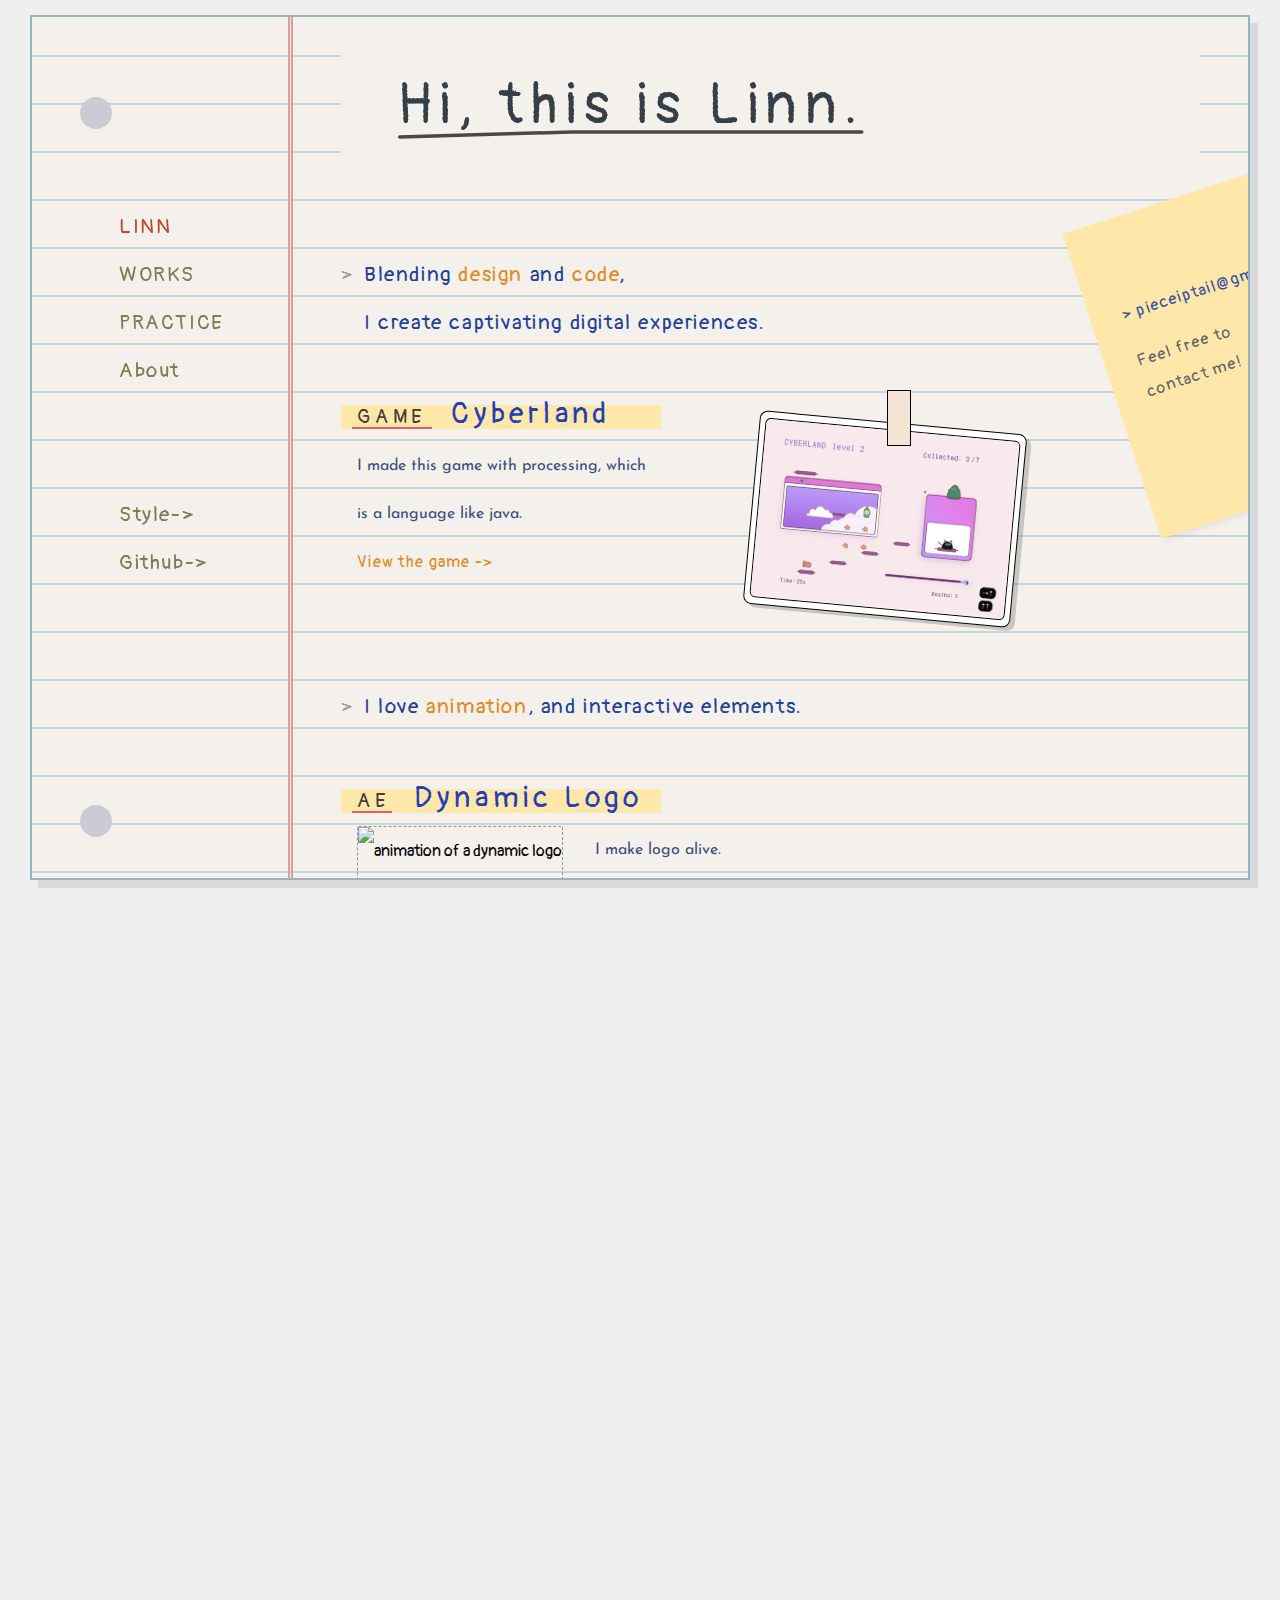
==== commit 9559bcd9: "add citation page, add reflection in projects, add requirement in style guide" ====
--- a/index.html
+++ b/index.html
@@ -61,13 +61,6 @@
                     </svg>
                 </span>
             </div>
-            <!-- <div class="note-small location">
-                <div class="decoration-dot"></div>
-                <p>
-                    I’m from Shanghai, China,<br>
-                    currently in Vancouver, Canada.
-                </p>
-            </div> -->
             <div class="intro">
                 <span class="arrow">
                     >
@@ -157,6 +150,17 @@
                     <a href="./about.html" class="text-link">more about me -></a>
                 </p>
             </section>
+            <footer>
+                <div class="h3-title">
+                    <span class="arrow">></span>
+                    <h3>Links:</h3>
+                </div>
+                <p class="paragraph">
+                    <a href="./style_guide.html" class="text-link">-> StyleGuide</a>
+                    <a href="./citation.html" class="text-link">-> Citation</a>
+                    <a href="" class="text-link">-> Github</a>
+                </p>
+            </footer>
             <div class="bottom-empty-area">
             </div>
         </main>
--- a/style/layout.css
+++ b/style/layout.css
@@ -25,8 +25,7 @@
 
 @media only screen and (max-width:700px) {
     html {
-        padding: 3rem 10px;
-        padding-top: 15px;
+        padding: 15px 10px;
     }
     body {
         box-shadow: 5px 5px #D9D9D9;
@@ -252,6 +251,20 @@
     display: flex;
 }
 
+
+/* footer */
+footer {
+    margin-top: 6rem;
+}
+footer h3{
+    color:#1F40B8;
+}
+footer .text-link {
+    color:#1F40B8;
+    padding-right: 1rem;
+}
+
+
 /* bottom height shape*/
 .bottom-empty-area {
     width: 100%;
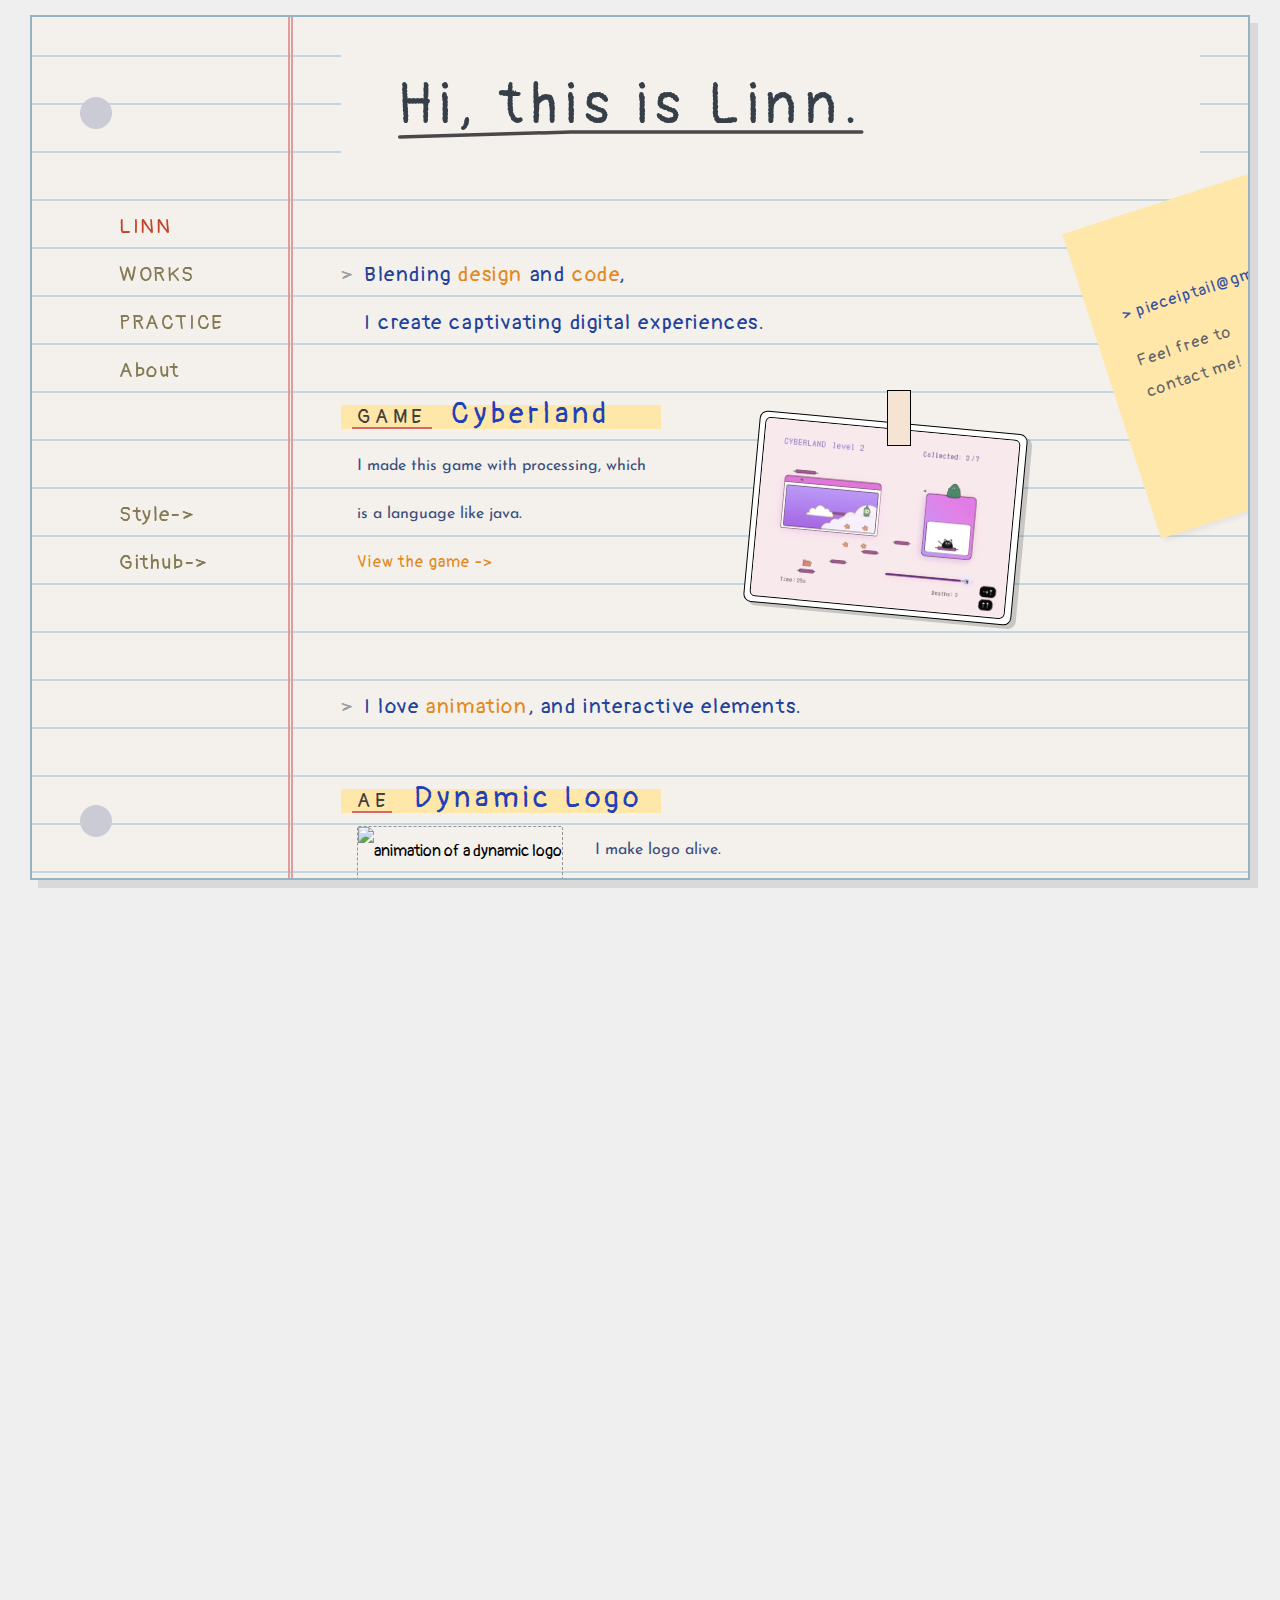
==== commit 34abbb5e: "fix footer link bug" ====
--- a/index.html
+++ b/index.html
@@ -134,9 +134,9 @@
                     <span class="arrow">
                         >
                     </span>
-                    <p class="impo-text">
+                    <h3 >
                         Contact Me
-                    </p>
+                    </h3>
                 </div>
                 <p class="paragraph-large">
                     email:
@@ -158,7 +158,7 @@
                 <p class="paragraph">
                     <a href="./style_guide.html" class="text-link">-> StyleGuide</a>
                     <a href="./citation.html" class="text-link">-> Citation</a>
-                    <a href="" class="text-link">-> Github</a>
+                    <a href="https://github.com/dawnhint/p3-portfolio" target="_blank" class="text-link">-> Github</a>
                 </p>
             </footer>
             <div class="bottom-empty-area">
--- a/style/style.css
+++ b/style/style.css
@@ -236,11 +236,14 @@
 }
 
 .image-wrapper {
-    padding: 0.4rem 0.3rem;
+    width: 16.8rem;
+    height: 12rem;
     background-color: #fff;
     border-radius: 0.5rem;
     border: 1px solid black;
     display: flex;
+    justify-content: center;
+    align-items: center;
     box-shadow: 0.3rem 0.2rem rgb(100,100,100,0.3);
     transform: translateY(2rem) rotate(5.3deg);
     transition: all 0.5s ease-in-out;
@@ -249,6 +252,7 @@
 }
 .image-wrapper img {
     width: 16rem;
+    height: auto;
     border-radius: 0.35rem;
     border: 1px solid black;
 }
--- a/style/layout.css
+++ b/style/layout.css
@@ -257,10 +257,10 @@
     margin-top: 6rem;
 }
 footer h3{
-    color:#1F40B8;
+    color:#413E3B;
 }
 footer .text-link {
-    color:#1F40B8;
+    color:#413E3B;
     padding-right: 1rem;
 }
 
--- a/style/index.css
+++ b/style/index.css
@@ -13,20 +13,6 @@
 /* project */
 .project-photo {
     animation: photo-wave 1.5s  ease-in-out infinite alternate ;
-}
-
-/* location note */
-.location {
-    transform: rotate(9deg);
-    scale: 0.9;
-    position: absolute;
-    right: 20%;
-    top: 7.2rem;
-    z-index: -5;
-}
-
-.location .decoration-dot {
-    left: 21rem;
 }
 
 @media only screen and (max-width:600px) {
